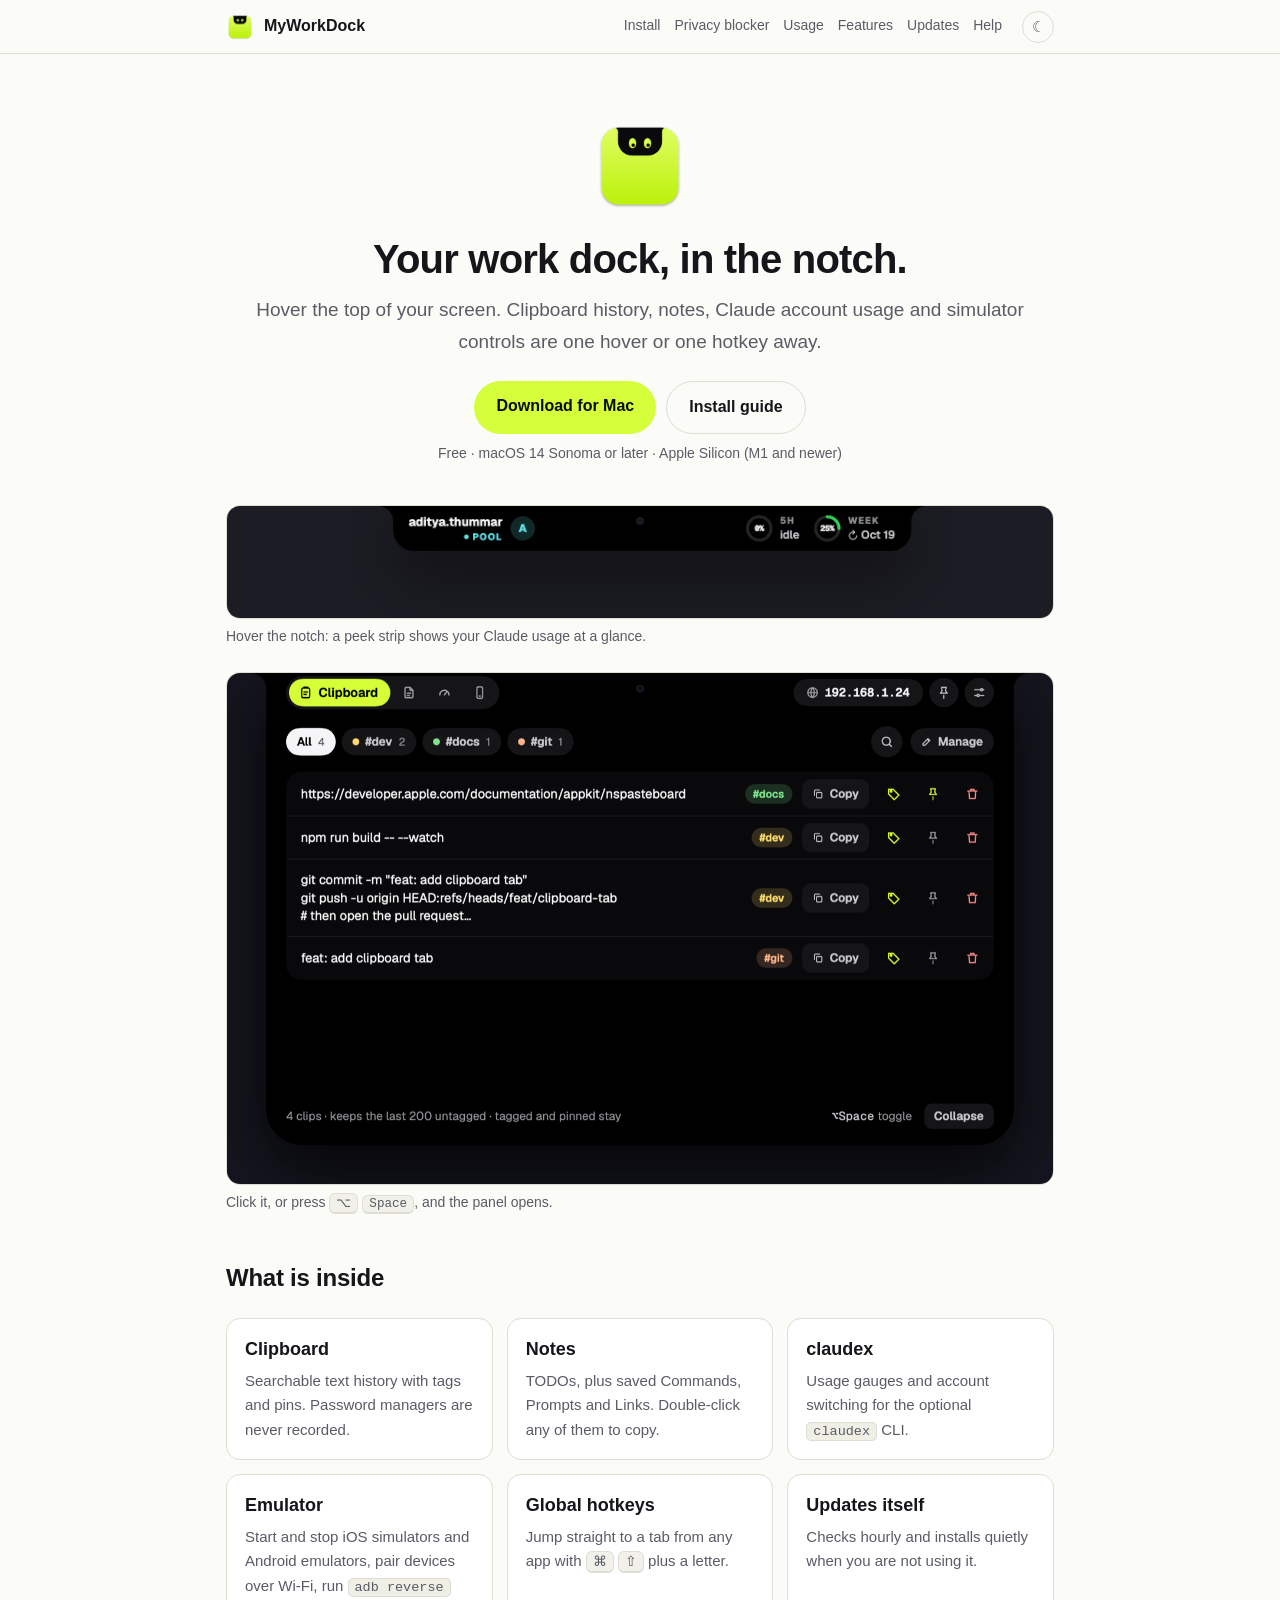
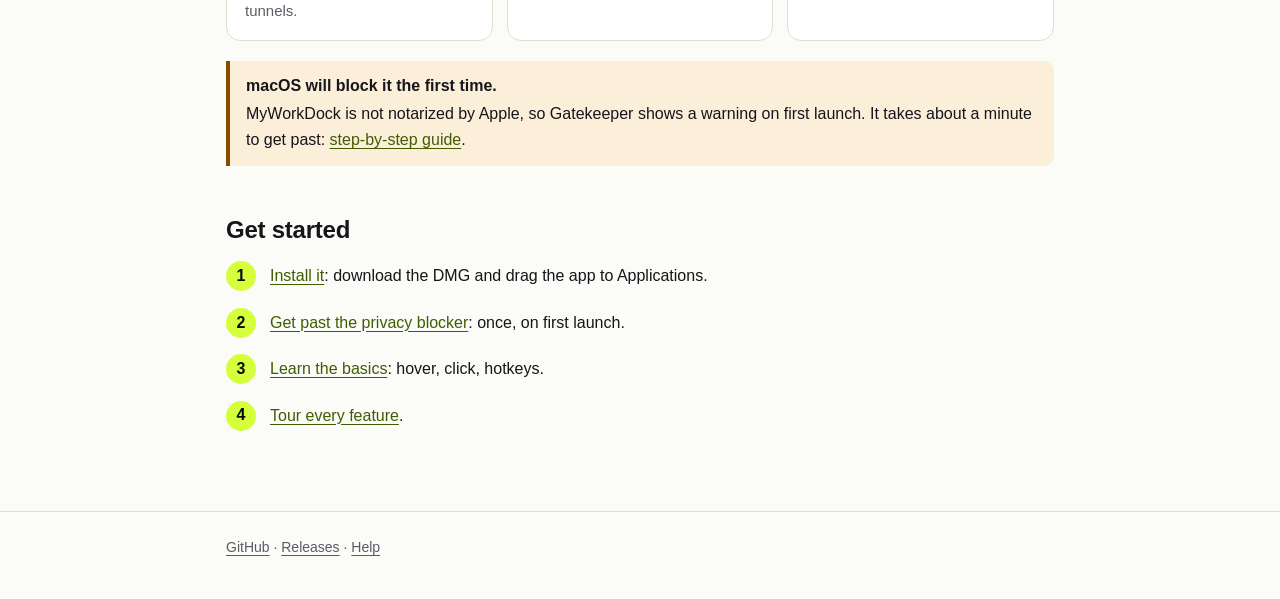
==== docs/index.html @ e9ff90dc "feat(docs): add dark/light theme toggle to the website Header button switches theme, remembers the c" ====
<!doctype html>
<html lang="en">
<head>
<meta charset="utf-8">
<meta name="viewport" content="width=device-width, initial-scale=1">
<title>MyWorkDock</title>
<meta name="description" content="A notch-style dock for macOS: clipboard history, notes, Claude account usage and simulator controls, one hover away.">
<link rel="icon" href="assets/icon.png">
<link rel="stylesheet" href="assets/style.css">
<script src="assets/theme.js"></script>
</head>
<body>
<header class="site-header"><div class="wrap">
  <a class="brand" href="index.html"><img src="assets/icon.png" alt="">MyWorkDock</a>
  <nav>
    <a href="install.html">Install</a>
    <a href="privacy-blocker.html">Privacy blocker</a>
    <a href="usage.html">Usage</a>
    <a href="features.html">Features</a>
    <a href="updates.html">Updates</a>
    <a href="troubleshooting.html">Help</a>
  </nav>
  <button class="theme-toggle" type="button" aria-label="Toggle theme"></button>
</div></header>

<main><div class="wrap">
  <section class="hero">
    <img class="icon" src="assets/icon.png" alt="MyWorkDock app icon">
    <h1>Your work dock, in the notch.</h1>
    <p class="lead">Hover the top of your screen. Clipboard history, notes, Claude account usage and simulator controls are one hover or one hotkey away.</p>
    <div class="actions">
      <a class="btn" href="https://github.com/aditya-thummar-devx/my-work-dock/releases/latest">Download for Mac</a>
      <a class="btn ghost" href="install.html">Install guide</a>
    </div>
    <p class="meta">Free · macOS 14 Sonoma or later · Apple Silicon (M1 and newer)</p>
  </section>

  <figure class="shot">
    <img src="assets/shots/peek.png" alt="The notch expanded into a peek strip showing Claude usage rings" width="1760" height="240">
    <figcaption>Hover the notch: a peek strip shows your Claude usage at a glance.</figcaption>
  </figure>

  <figure class="shot">
    <img src="assets/shots/clipboard.png" alt="The open panel on the Clipboard tab with tagged clips" width="1400" height="867">
    <figcaption>Click it, or press <kbd>⌥</kbd> <kbd>Space</kbd>, and the panel opens.</figcaption>
  </figure>

  <h2>What is inside</h2>
  <div class="cards">
    <div class="card"><h3>Clipboard</h3><p>Searchable text history with tags and pins. Password managers are never recorded.</p></div>
    <div class="card"><h3>Notes</h3><p>TODOs, plus saved Commands, Prompts and Links. Double-click any of them to copy.</p></div>
    <div class="card"><h3>claudex</h3><p>Usage gauges and account switching for the optional <code>claudex</code> CLI.</p></div>
    <div class="card"><h3>Emulator</h3><p>Start and stop iOS simulators and Android emulators, pair devices over Wi-Fi, run <code>adb reverse</code> tunnels.</p></div>
    <div class="card"><h3>Global hotkeys</h3><p>Jump straight to a tab from any app with <kbd>⌘</kbd> <kbd>⇧</kbd> plus a letter.</p></div>
    <div class="card"><h3>Updates itself</h3><p>Checks hourly and installs quietly when you are not using it.</p></div>
  </div>

  <div class="callout warn">
    <strong>macOS will block it the first time.</strong>
    <p>MyWorkDock is not notarized by Apple, so Gatekeeper shows a warning on first launch. It takes about a minute to get past: <a href="privacy-blocker.html">step-by-step guide</a>.</p>
  </div>

  <h2>Get started</h2>
  <ol class="steps">
    <li><a href="install.html">Install it</a>: download the DMG and drag the app to Applications.</li>
    <li><a href="privacy-blocker.html">Get past the privacy blocker</a>: once, on first launch.</li>
    <li><a href="usage.html">Learn the basics</a>: hover, click, hotkeys.</li>
    <li><a href="features.html">Tour every feature</a>.</li>
  </ol>
</div></main>

<footer class="site-footer"><div class="wrap">
  <a href="https://github.com/aditya-thummar-devx/my-work-dock">GitHub</a> ·
  <a href="https://github.com/aditya-thummar-devx/my-work-dock/releases">Releases</a> ·
  <a href="troubleshooting.html">Help</a>
</div></footer>
</body>
</html>
---- docs/assets/style.css ----
:root {
  color-scheme: dark;
  --bg: #0b0b0f;
  --surface: #14141b;
  --surface-2: #1c1c26;
  --border: #2a2a36;
  --text: #f2f2f6;
  --muted: #a3a3b2;
  --accent: #d4ff3a;
  --on-accent: #0b0b0f;
  --link: #d4ff3a;
  --warn: #ffb347;
  --warn-bg: rgba(255, 179, 71, 0.1);
  --note-bg: rgba(212, 255, 58, 0.08);
  --code-bg: #0f0f15;
}

/* theme.js sets data-theme from the saved choice, else the OS setting */
:root[data-theme="light"] {
  color-scheme: light;
  --bg: #fbfbf8;
  --surface: #ffffff;
  --surface-2: #f1f1ea;
  --border: #deded4;
  --text: #15151a;
  --muted: #5b5b66;
  --link: #3f5d00;
  --warn: #8a4b00;
  --warn-bg: rgba(255, 149, 0, 0.12);
  --note-bg: rgba(212, 255, 58, 0.25);
  --code-bg: #efefe6;
}

* { box-sizing: border-box; }

html { scroll-behavior: smooth; }

body {
  margin: 0;
  background: var(--bg);
  color: var(--text);
  font: 16px/1.65 -apple-system, BlinkMacSystemFont, "SF Pro Text", "Segoe UI", Roboto, sans-serif;
  -webkit-font-smoothing: antialiased;
}

a { color: var(--link); text-underline-offset: 3px; }
a:hover { text-decoration-thickness: 2px; }

img { max-width: 100%; height: auto; }

.wrap { max-width: 860px; margin: 0 auto; padding: 0 16px; }

/* ---------- nav ---------- */
.site-header {
  position: sticky;
  top: 0;
  z-index: 10;
  background: color-mix(in srgb, var(--bg) 88%, transparent);
  backdrop-filter: blur(10px);
  border-bottom: 1px solid var(--border);
}
.site-header .wrap { display: flex; flex-wrap: wrap; align-items: center; gap: 4px 20px; padding-top: 10px; padding-bottom: 10px; }
.brand { display: flex; align-items: center; gap: 10px; font-weight: 700; color: var(--text); text-decoration: none; }
.brand img { width: 28px; height: 28px; border-radius: 7px; }
.site-header nav { display: flex; flex-wrap: wrap; gap: 2px 14px; margin-left: auto; font-size: 14px; }
.site-header nav a { color: var(--muted); text-decoration: none; padding: 4px 0; border-bottom: 2px solid transparent; }
.site-header nav a:hover { color: var(--text); }
.theme-toggle { background: none; border: 1px solid var(--border); color: var(--muted); border-radius: 999px; width: 32px; height: 32px; font-size: 15px; line-height: 1; cursor: pointer; }
.theme-toggle:hover { color: var(--text); border-color: var(--muted); }
.site-header nav a[aria-current="page"] { color: var(--text); border-bottom-color: var(--accent); }

/* ---------- type ---------- */
main { padding: 40px 0 64px; }
h1 { font-size: clamp(28px, 5vw, 40px); line-height: 1.15; letter-spacing: -0.02em; margin: 0 0 12px; }
h2 { font-size: 24px; letter-spacing: -0.01em; margin: 44px 0 10px; }
h3 { font-size: 18px; margin: 28px 0 6px; }
p, ul, ol { margin: 0 0 14px; }
ul, ol { padding-left: 22px; }
li { margin-bottom: 4px; }
.lead { font-size: 19px; color: var(--muted); margin-bottom: 24px; }

code, kbd { font: 0.9em ui-monospace, "SF Mono", Menlo, Consolas, monospace; }
code { background: var(--code-bg); border: 1px solid var(--border); border-radius: 5px; padding: 1px 6px; }
pre { background: var(--code-bg); border: 1px solid var(--border); border-radius: 10px; padding: 14px 16px; overflow-x: auto; margin: 0 0 16px; }
pre code { background: none; border: 0; padding: 0; }
kbd {
  display: inline-block;
  min-width: 1.6em;
  text-align: center;
  background: var(--surface-2);
  border: 1px solid var(--border);
  border-bottom-width: 2px;
  border-radius: 6px;
  padding: 1px 6px;
  white-space: nowrap;
}

/* ---------- blocks ---------- */
.btn {
  display: inline-block;
  background: var(--accent);
  color: var(--on-accent);
  font-weight: 700;
  text-decoration: none;
  padding: 12px 22px;
  border-radius: 999px;
}
.btn:hover { filter: brightness(1.06); }
.btn.ghost { background: transparent; color: var(--text); border: 1px solid var(--border); }
.actions { display: flex; flex-wrap: wrap; gap: 10px; margin: 20px 0 8px; }

.callout { border-left: 4px solid var(--accent); background: var(--note-bg); border-radius: 0 10px 10px 0; padding: 12px 16px; margin: 18px 0; }
.callout.warn { border-left-color: var(--warn); background: var(--warn-bg); }
.callout p:last-child { margin-bottom: 0; }
.callout strong:first-child { display: block; margin-bottom: 2px; }

.cards { display: grid; grid-template-columns: repeat(auto-fit, minmax(240px, 1fr)); gap: 14px; margin: 20px 0; }
.card { background: var(--surface); border: 1px solid var(--border); border-radius: 14px; padding: 16px 18px; }
.card h3 { margin: 0 0 4px; }
.card p { margin: 0; color: var(--muted); font-size: 15px; }

.shot { margin: 18px 0 24px; }
.shot img { display: block; width: 100%; border: 1px solid var(--border); border-radius: 14px; background: #1c1c24; }
.shot figcaption { color: var(--muted); font-size: 14px; margin-top: 6px; }

.table-wrap { overflow-x: auto; margin: 0 0 16px; }
table { width: 100%; border-collapse: collapse; font-size: 15px; }
th, td { text-align: left; padding: 9px 12px; border-bottom: 1px solid var(--border); vertical-align: top; }
th { color: var(--muted); font-weight: 600; font-size: 13px; text-transform: uppercase; letter-spacing: 0.04em; }

.steps { counter-reset: step; list-style: none; padding: 0; }
.steps > li { counter-increment: step; position: relative; padding: 4px 0 4px 44px; margin-bottom: 12px; }
.steps > li::before {
  content: counter(step);
  position: absolute;
  left: 0; top: 2px;
  width: 30px; height: 30px;
  border-radius: 50%;
  background: var(--accent);
  color: var(--on-accent);
  font-weight: 700;
  display: grid;
  place-items: center;
}

details { background: var(--surface); border: 1px solid var(--border); border-radius: 12px; padding: 4px 16px; margin: 0 0 10px; }
summary { cursor: pointer; font-weight: 600; padding: 10px 0; }
details[open] summary { margin-bottom: 4px; }

.hero { text-align: center; padding: 24px 0 8px; }
.hero img.icon { width: 96px; height: 96px; border-radius: 22px; margin-bottom: 14px; }
.hero .actions { justify-content: center; }
.hero .meta { color: var(--muted); font-size: 14px; }

.site-footer { border-top: 1px solid var(--border); color: var(--muted); font-size: 14px; padding: 24px 0 40px; }
.site-footer a { color: var(--muted); }

@media (max-width: 560px) {
  main { padding-top: 28px; }
  .brand { margin-right: auto; }
  .site-header nav { margin-left: 0; width: 100%; order: 3; }
}
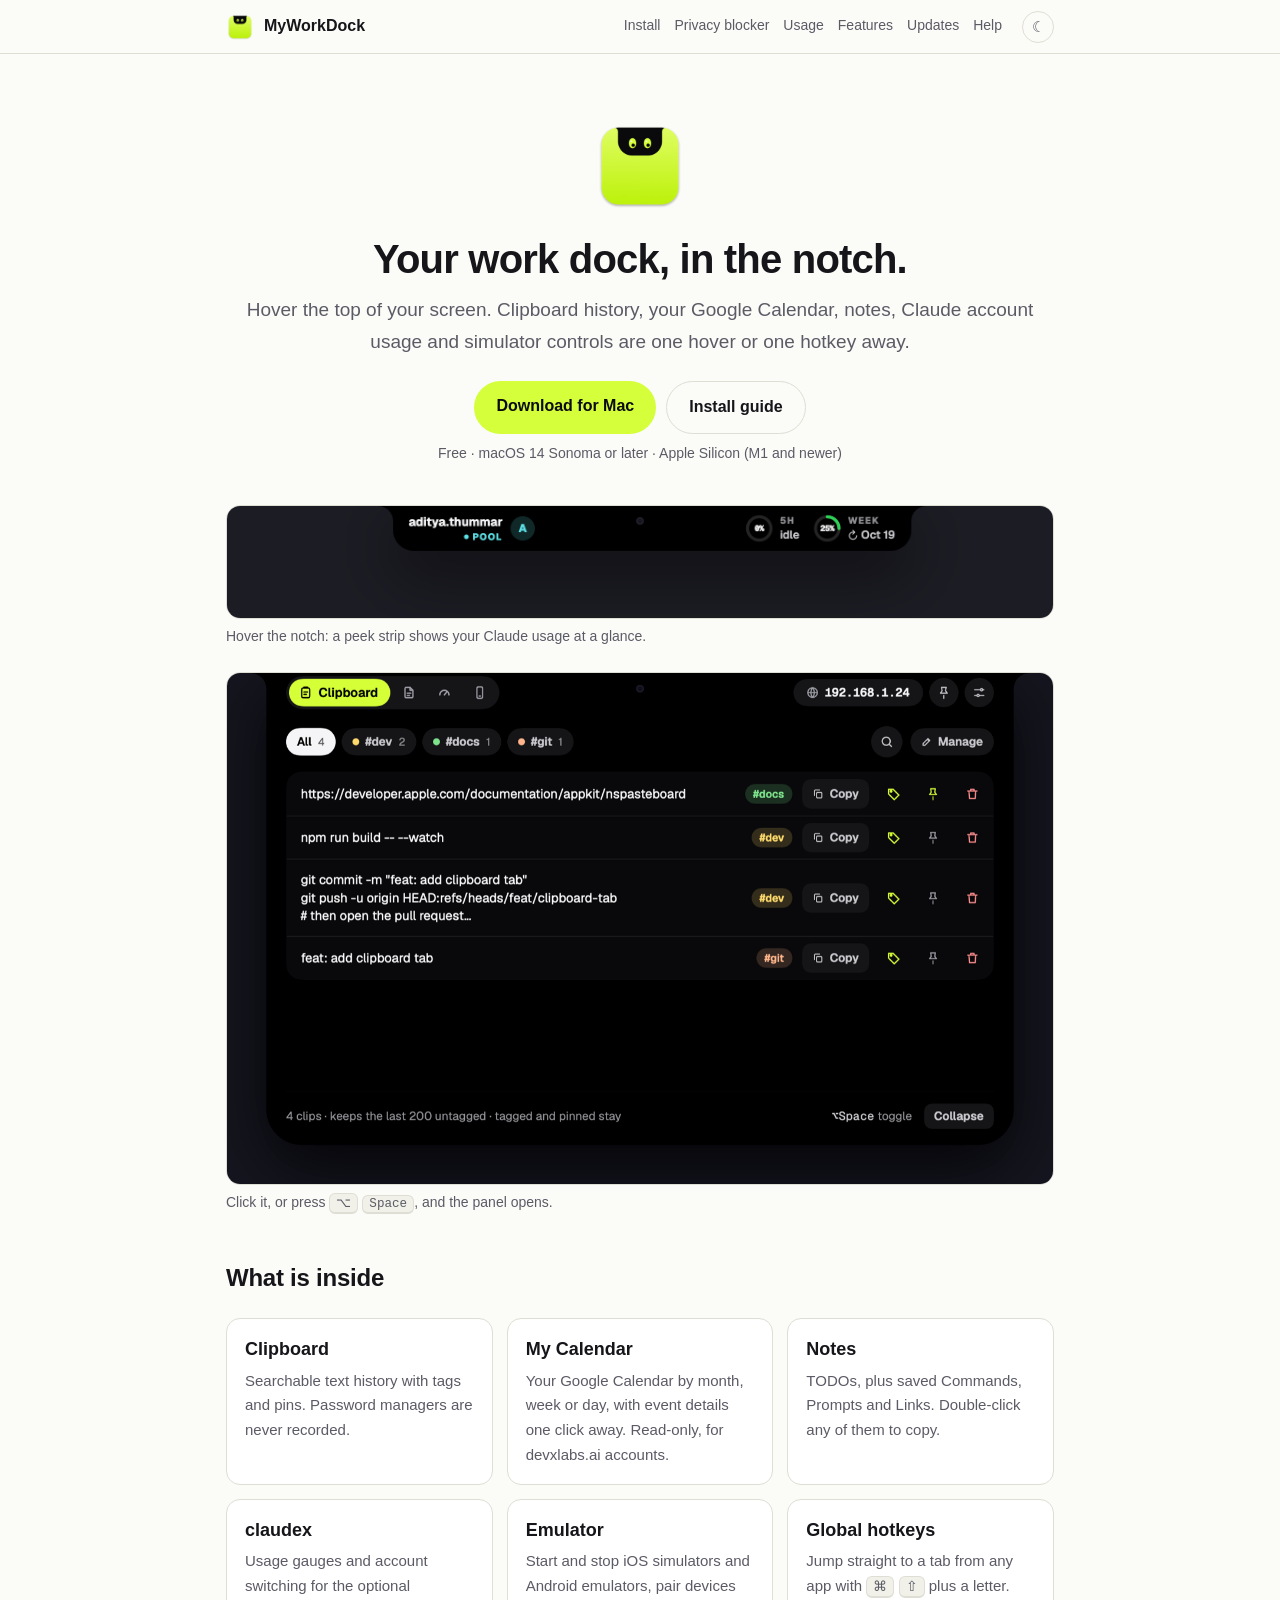
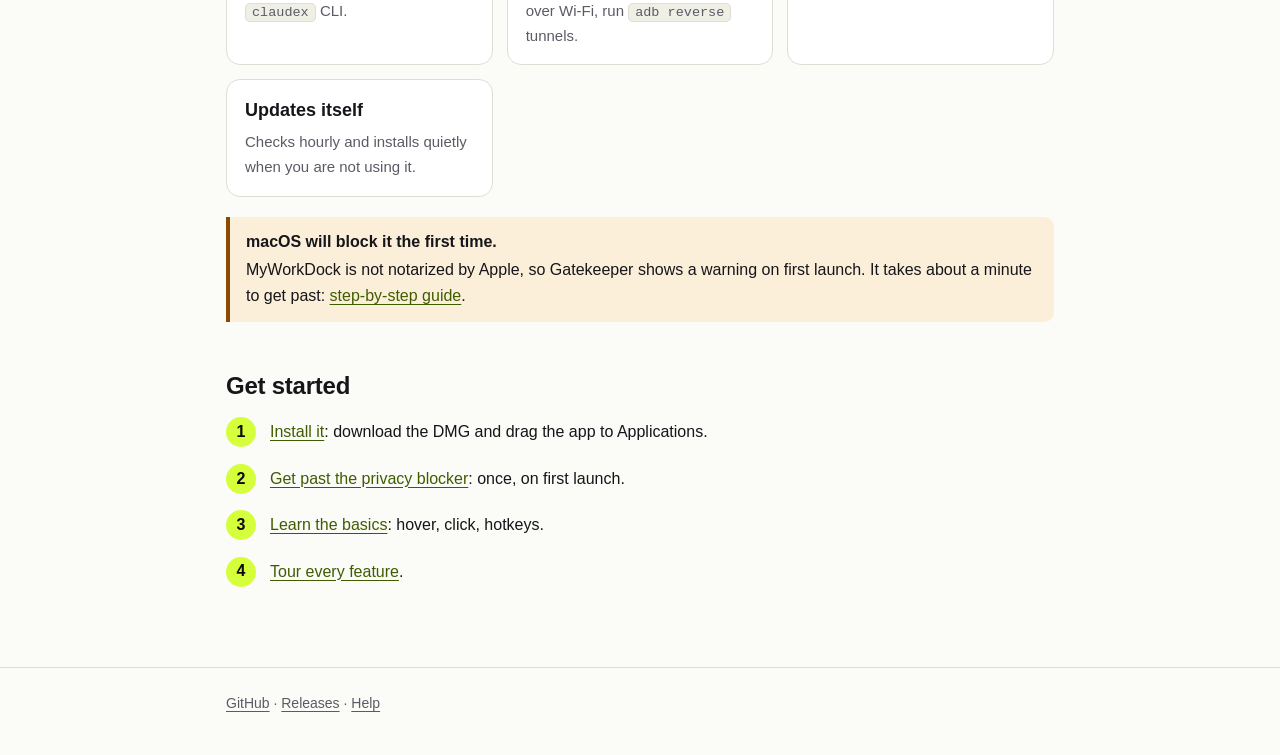
==== commit fac15377: "feat: My Calendar event details sheet, docs, and ship the tab (3/3) Clicking an event, chip or block" ====
--- a/docs/index.html
+++ b/docs/index.html
@@ -4,7 +4,7 @@
 <meta charset="utf-8">
 <meta name="viewport" content="width=device-width, initial-scale=1">
 <title>MyWorkDock</title>
-<meta name="description" content="A notch-style dock for macOS: clipboard history, notes, Claude account usage and simulator controls, one hover away.">
+<meta name="description" content="A notch-style dock for macOS: clipboard history, your Google Calendar, notes, Claude account usage and simulator controls, one hover away.">
 <link rel="icon" href="assets/icon.png">
 <link rel="stylesheet" href="assets/style.css">
 <script src="assets/theme.js"></script>
@@ -27,7 +27,7 @@
   <section class="hero">
     <img class="icon" src="assets/icon.png" alt="MyWorkDock app icon">
     <h1>Your work dock, in the notch.</h1>
-    <p class="lead">Hover the top of your screen. Clipboard history, notes, Claude account usage and simulator controls are one hover or one hotkey away.</p>
+    <p class="lead">Hover the top of your screen. Clipboard history, your Google Calendar, notes, Claude account usage and simulator controls are one hover or one hotkey away.</p>
     <div class="actions">
       <a class="btn" href="https://github.com/aditya-thummar-devx/my-work-dock/releases/latest">Download for Mac</a>
       <a class="btn ghost" href="install.html">Install guide</a>
@@ -48,6 +48,7 @@
   <h2>What is inside</h2>
   <div class="cards">
     <div class="card"><h3>Clipboard</h3><p>Searchable text history with tags and pins. Password managers are never recorded.</p></div>
+    <div class="card"><h3>My Calendar</h3><p>Your Google Calendar by month, week or day, with event details one click away. Read-only, for devxlabs.ai accounts.</p></div>
     <div class="card"><h3>Notes</h3><p>TODOs, plus saved Commands, Prompts and Links. Double-click any of them to copy.</p></div>
     <div class="card"><h3>claudex</h3><p>Usage gauges and account switching for the optional <code>claudex</code> CLI.</p></div>
     <div class="card"><h3>Emulator</h3><p>Start and stop iOS simulators and Android emulators, pair devices over Wi-Fi, run <code>adb reverse</code> tunnels.</p></div>
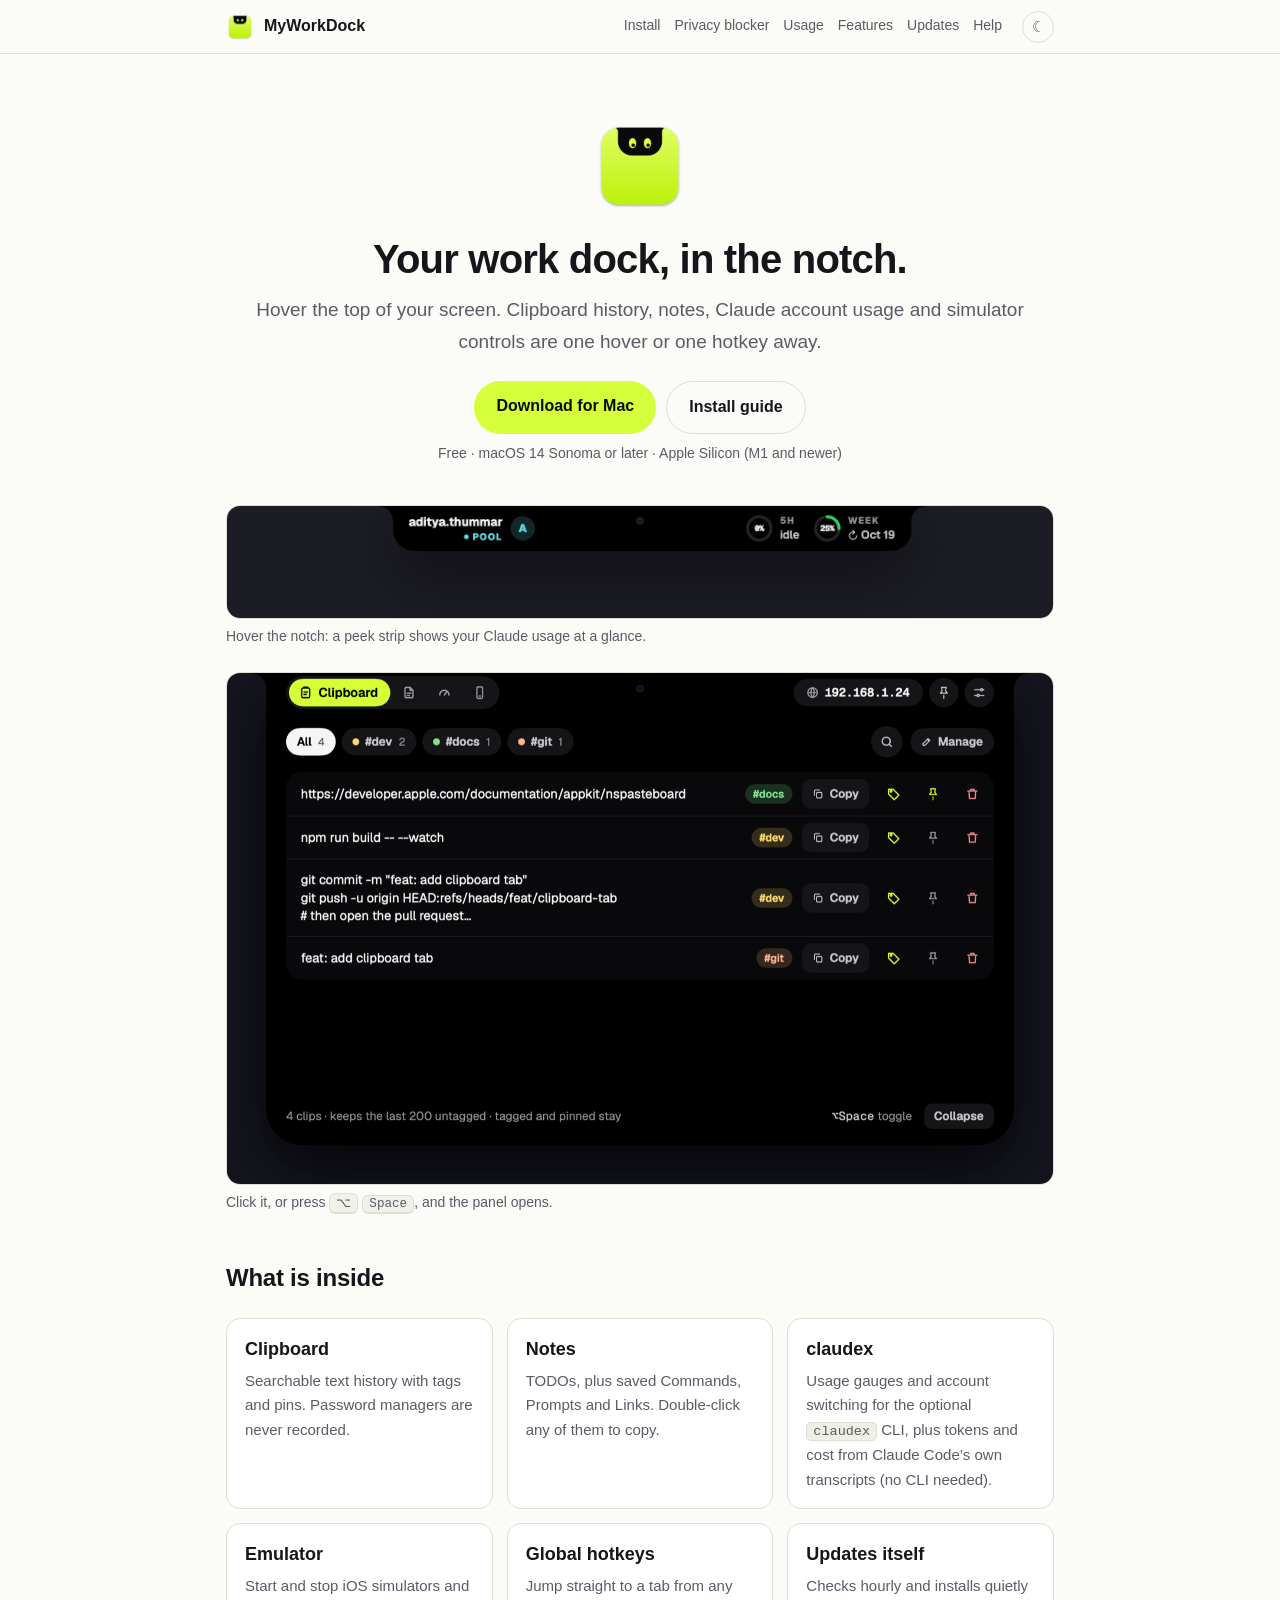
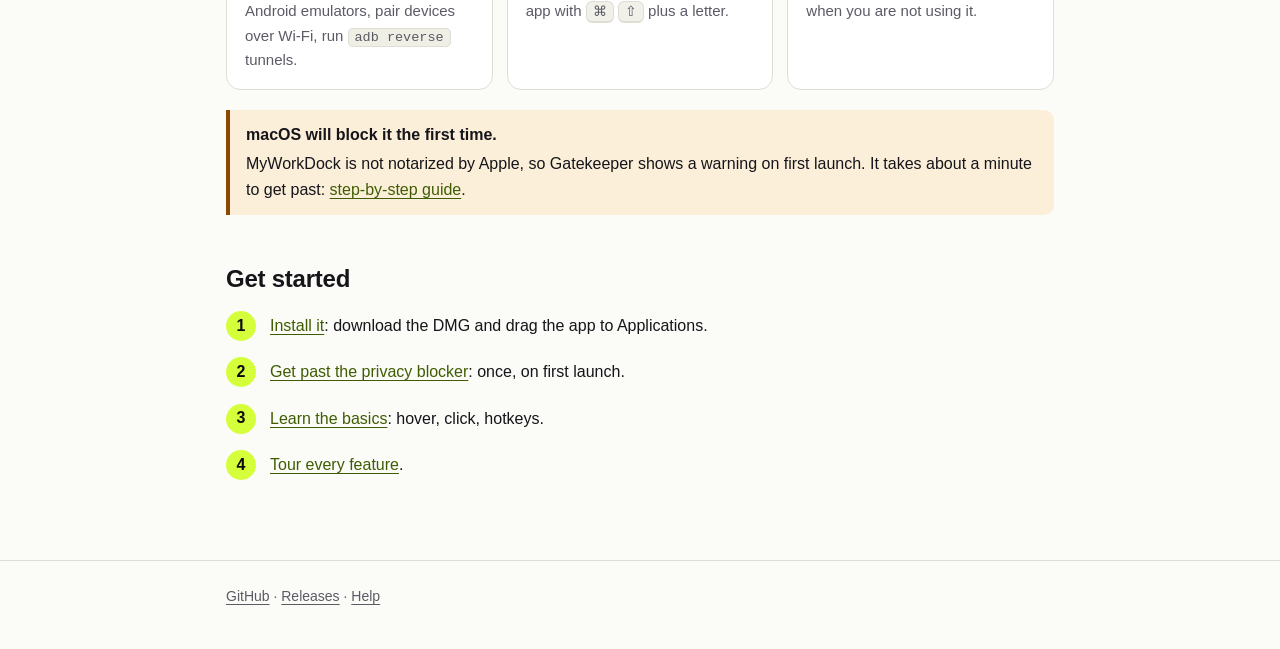
==== commit 223f5e60: "feat: Tokens & cost tab in the claudex menu, usable without claudex A fifth sub-tab next to Usage, P" ====
--- a/docs/index.html
+++ b/docs/index.html
@@ -4,7 +4,7 @@
 <meta charset="utf-8">
 <meta name="viewport" content="width=device-width, initial-scale=1">
 <title>MyWorkDock</title>
-<meta name="description" content="A notch-style dock for macOS: clipboard history, your Google Calendar, notes, Claude account usage and simulator controls, one hover away.">
+<meta name="description" content="A notch-style dock for macOS: clipboard history, notes, Claude account usage and simulator controls, one hover away.">
 <link rel="icon" href="assets/icon.png">
 <link rel="stylesheet" href="assets/style.css">
 <script src="assets/theme.js"></script>
@@ -27,7 +27,7 @@
   <section class="hero">
     <img class="icon" src="assets/icon.png" alt="MyWorkDock app icon">
     <h1>Your work dock, in the notch.</h1>
-    <p class="lead">Hover the top of your screen. Clipboard history, your Google Calendar, notes, Claude account usage and simulator controls are one hover or one hotkey away.</p>
+    <p class="lead">Hover the top of your screen. Clipboard history, notes, Claude account usage and simulator controls are one hover or one hotkey away.</p>
     <div class="actions">
       <a class="btn" href="https://github.com/aditya-thummar-devx/my-work-dock/releases/latest">Download for Mac</a>
       <a class="btn ghost" href="install.html">Install guide</a>
@@ -48,9 +48,8 @@
   <h2>What is inside</h2>
   <div class="cards">
     <div class="card"><h3>Clipboard</h3><p>Searchable text history with tags and pins. Password managers are never recorded.</p></div>
-    <div class="card"><h3>My Calendar</h3><p>Your Google Calendar by month, week or day, with event details one click away. Read-only, for devxlabs.ai accounts.</p></div>
     <div class="card"><h3>Notes</h3><p>TODOs, plus saved Commands, Prompts and Links. Double-click any of them to copy.</p></div>
-    <div class="card"><h3>claudex</h3><p>Usage gauges and account switching for the optional <code>claudex</code> CLI.</p></div>
+    <div class="card"><h3>claudex</h3><p>Usage gauges and account switching for the optional <code>claudex</code> CLI, plus tokens and cost from Claude Code’s own transcripts (no CLI needed).</p></div>
     <div class="card"><h3>Emulator</h3><p>Start and stop iOS simulators and Android emulators, pair devices over Wi-Fi, run <code>adb reverse</code> tunnels.</p></div>
     <div class="card"><h3>Global hotkeys</h3><p>Jump straight to a tab from any app with <kbd>⌘</kbd> <kbd>⇧</kbd> plus a letter.</p></div>
     <div class="card"><h3>Updates itself</h3><p>Checks hourly and installs quietly when you are not using it.</p></div>
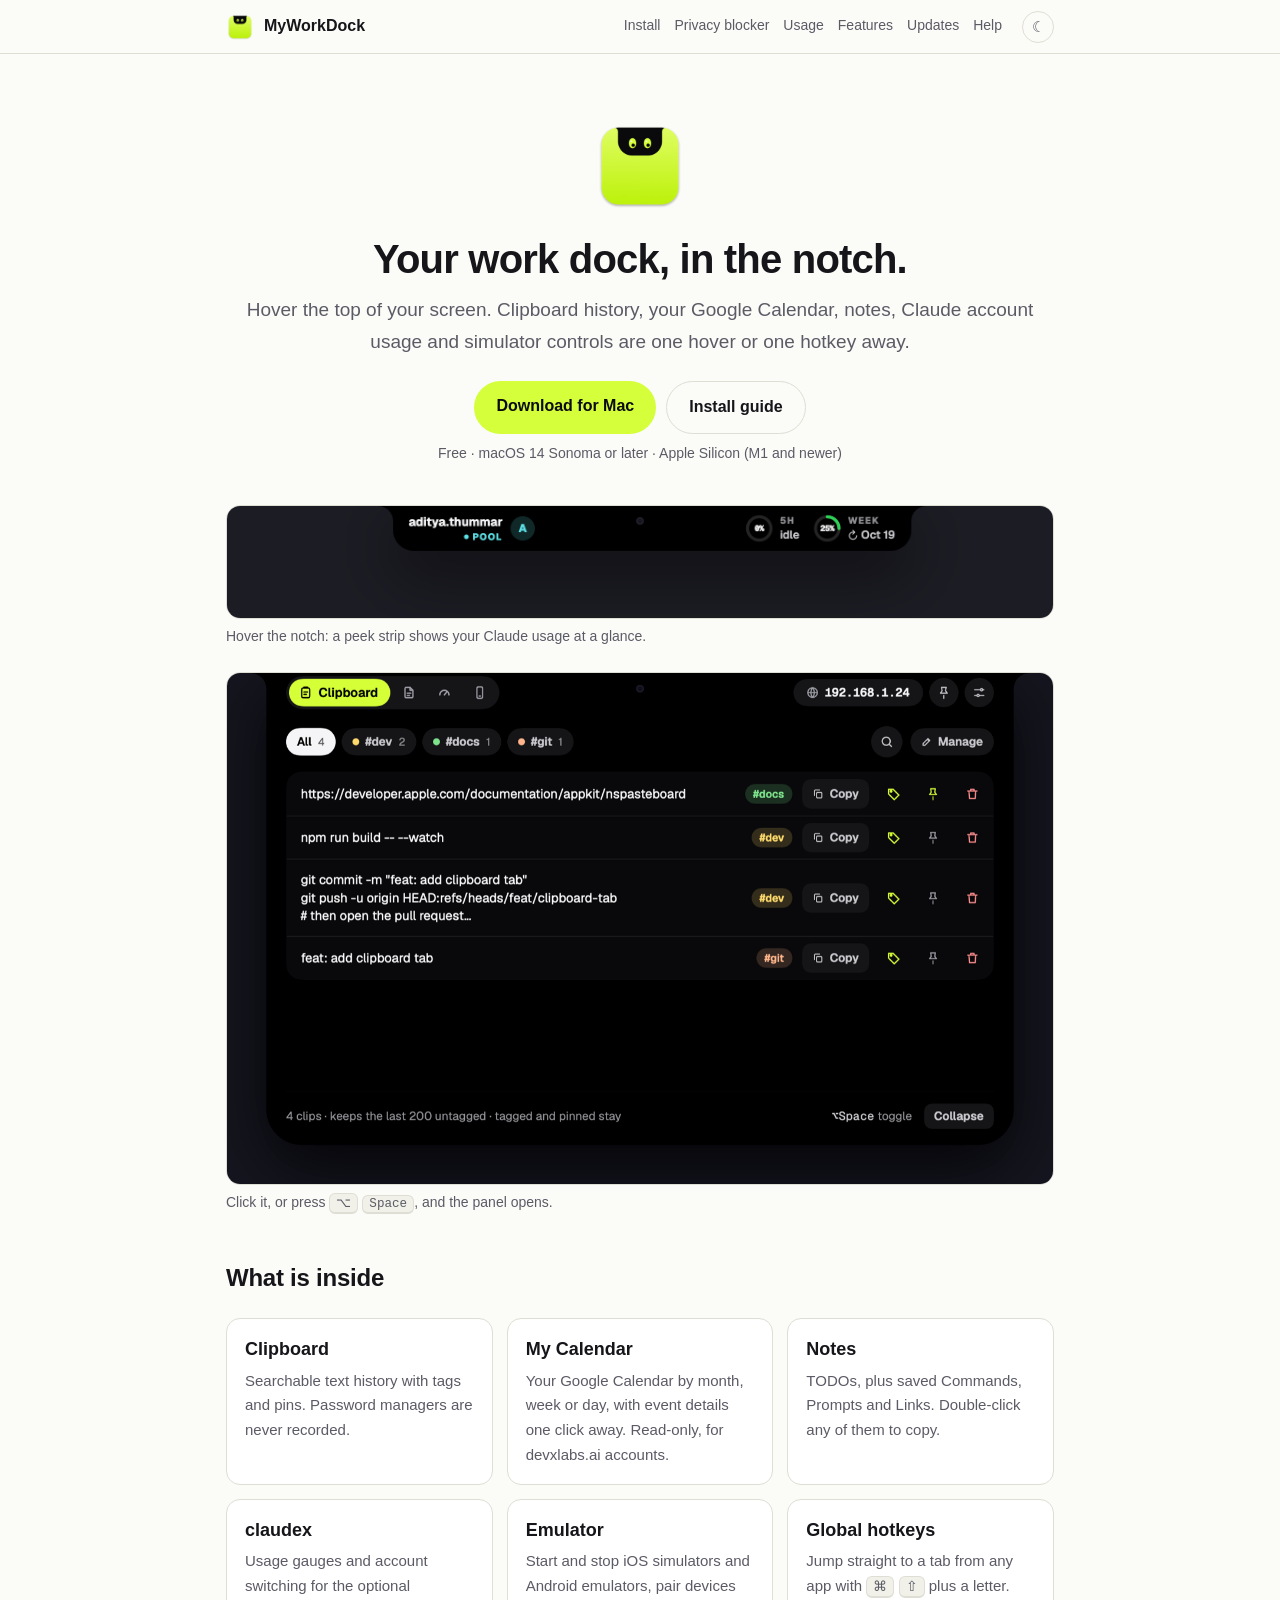
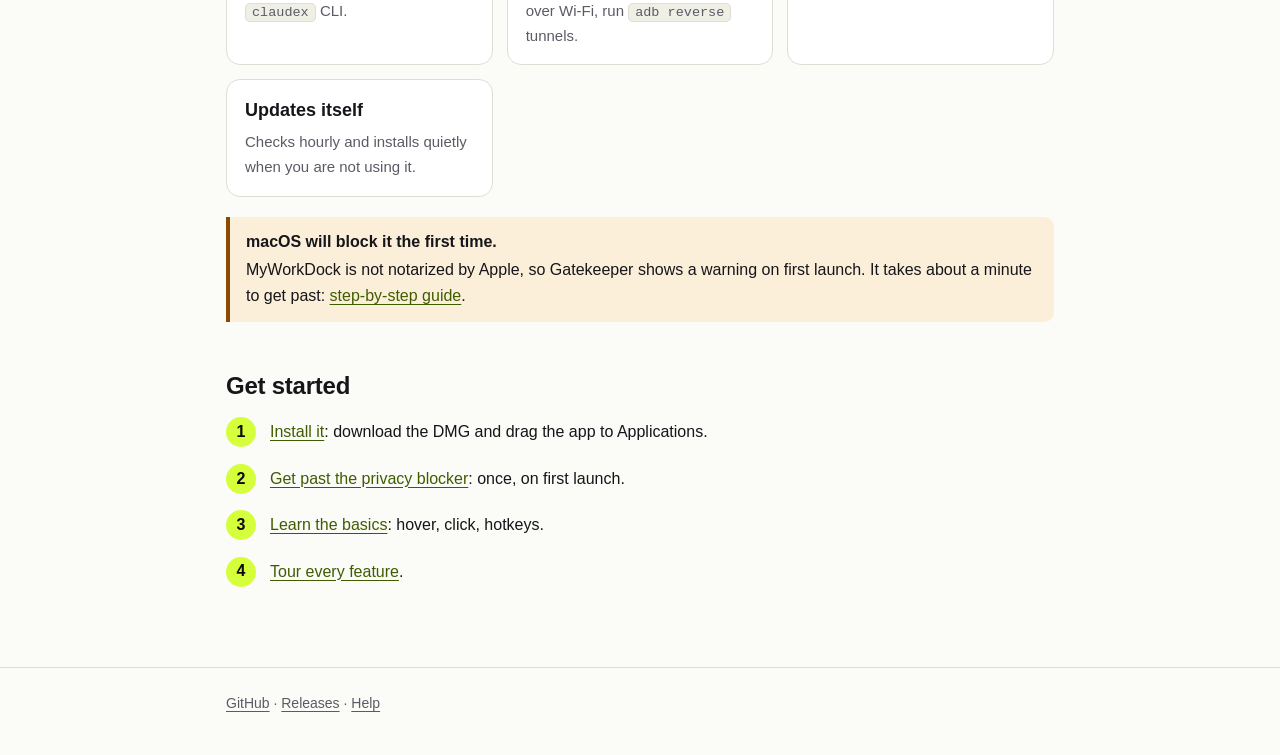
==== commit 1aecb480: "Merge pull request #45 from aditya-thummar-devx/feat/my-calendar-sheet feat: My Calendar event detai" ====
--- a/docs/index.html
+++ b/docs/index.html
@@ -4,7 +4,7 @@
 <meta charset="utf-8">
 <meta name="viewport" content="width=device-width, initial-scale=1">
 <title>MyWorkDock</title>
-<meta name="description" content="A notch-style dock for macOS: clipboard history, notes, Claude account usage and simulator controls, one hover away.">
+<meta name="description" content="A notch-style dock for macOS: clipboard history, your Google Calendar, notes, Claude account usage and simulator controls, one hover away.">
 <link rel="icon" href="assets/icon.png">
 <link rel="stylesheet" href="assets/style.css">
 <script src="assets/theme.js"></script>
@@ -27,7 +27,7 @@
   <section class="hero">
     <img class="icon" src="assets/icon.png" alt="MyWorkDock app icon">
     <h1>Your work dock, in the notch.</h1>
-    <p class="lead">Hover the top of your screen. Clipboard history, notes, Claude account usage and simulator controls are one hover or one hotkey away.</p>
+    <p class="lead">Hover the top of your screen. Clipboard history, your Google Calendar, notes, Claude account usage and simulator controls are one hover or one hotkey away.</p>
     <div class="actions">
       <a class="btn" href="https://github.com/aditya-thummar-devx/my-work-dock/releases/latest">Download for Mac</a>
       <a class="btn ghost" href="install.html">Install guide</a>
@@ -48,8 +48,9 @@
   <h2>What is inside</h2>
   <div class="cards">
     <div class="card"><h3>Clipboard</h3><p>Searchable text history with tags and pins. Password managers are never recorded.</p></div>
+    <div class="card"><h3>My Calendar</h3><p>Your Google Calendar by month, week or day, with event details one click away. Read-only, for devxlabs.ai accounts.</p></div>
     <div class="card"><h3>Notes</h3><p>TODOs, plus saved Commands, Prompts and Links. Double-click any of them to copy.</p></div>
-    <div class="card"><h3>claudex</h3><p>Usage gauges and account switching for the optional <code>claudex</code> CLI, plus tokens and cost from Claude Code’s own transcripts (no CLI needed).</p></div>
+    <div class="card"><h3>claudex</h3><p>Usage gauges and account switching for the optional <code>claudex</code> CLI.</p></div>
     <div class="card"><h3>Emulator</h3><p>Start and stop iOS simulators and Android emulators, pair devices over Wi-Fi, run <code>adb reverse</code> tunnels.</p></div>
     <div class="card"><h3>Global hotkeys</h3><p>Jump straight to a tab from any app with <kbd>⌘</kbd> <kbd>⇧</kbd> plus a letter.</p></div>
     <div class="card"><h3>Updates itself</h3><p>Checks hourly and installs quietly when you are not using it.</p></div>
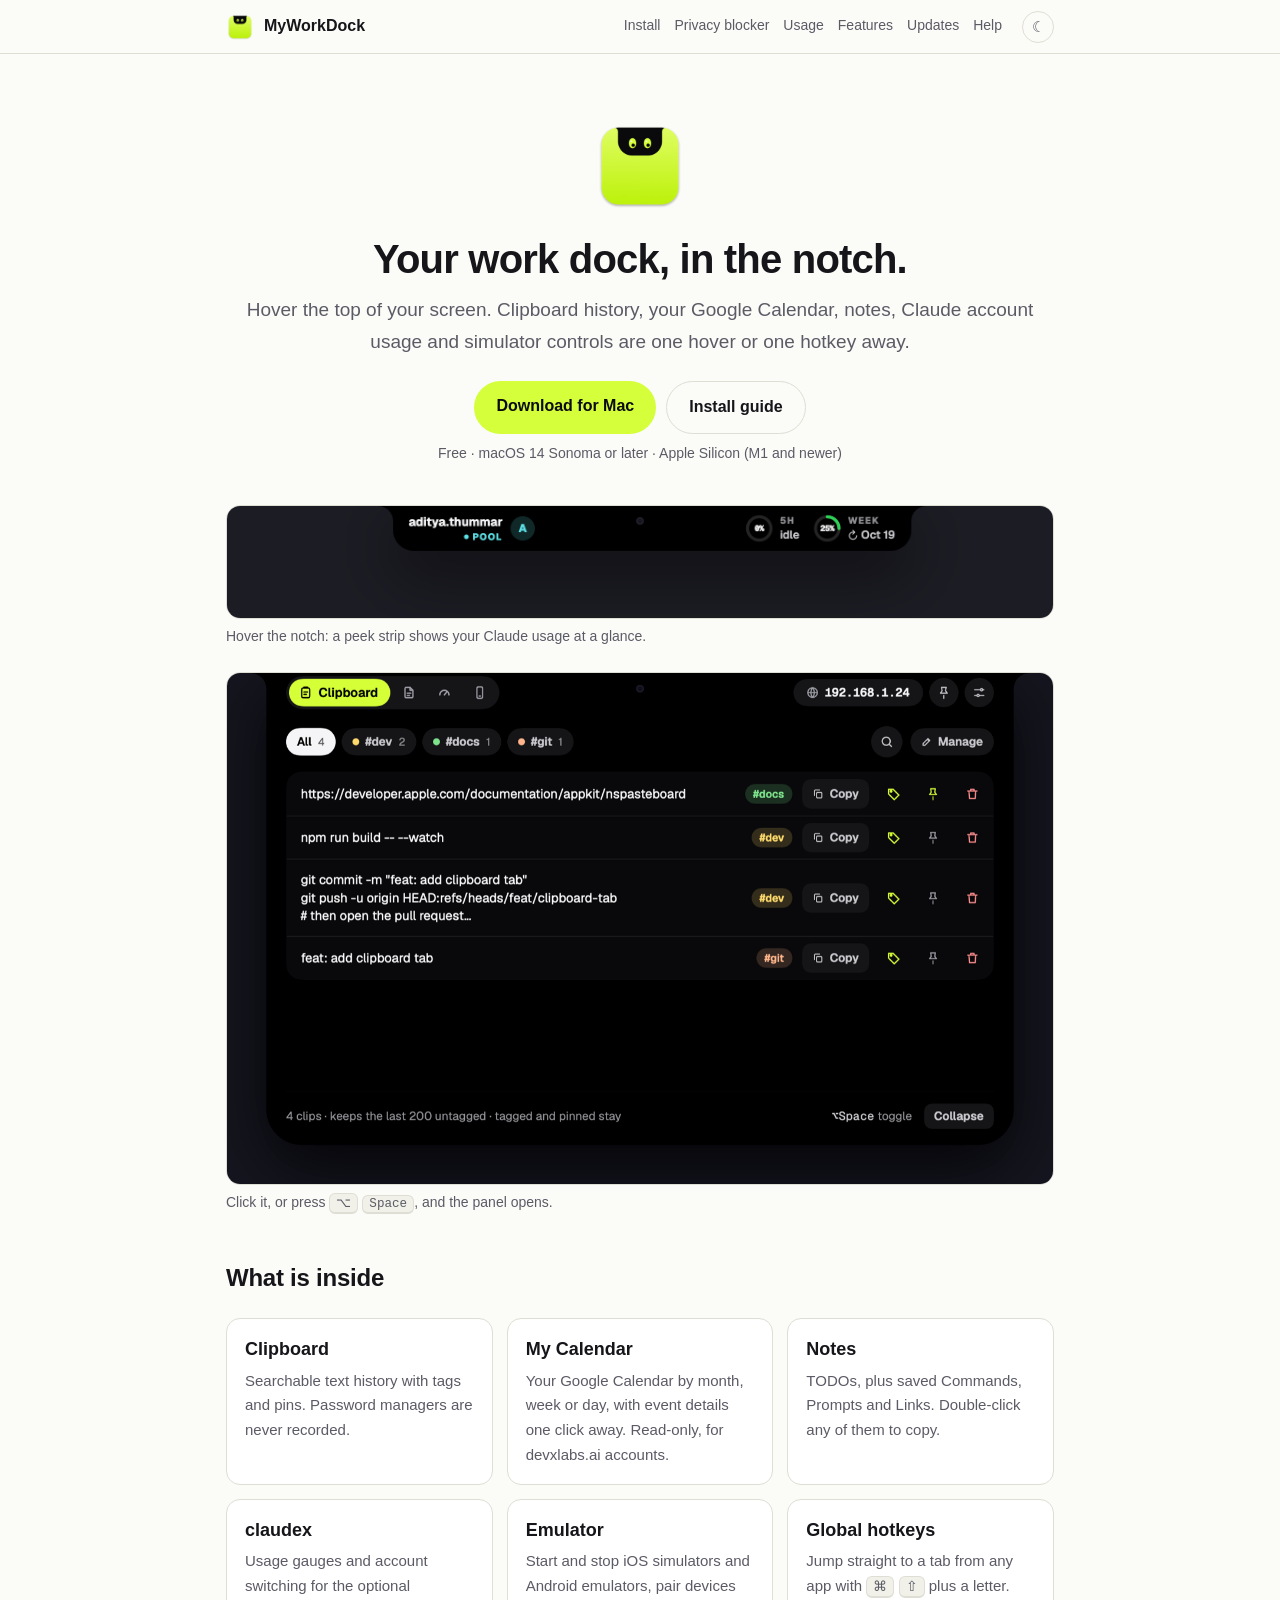
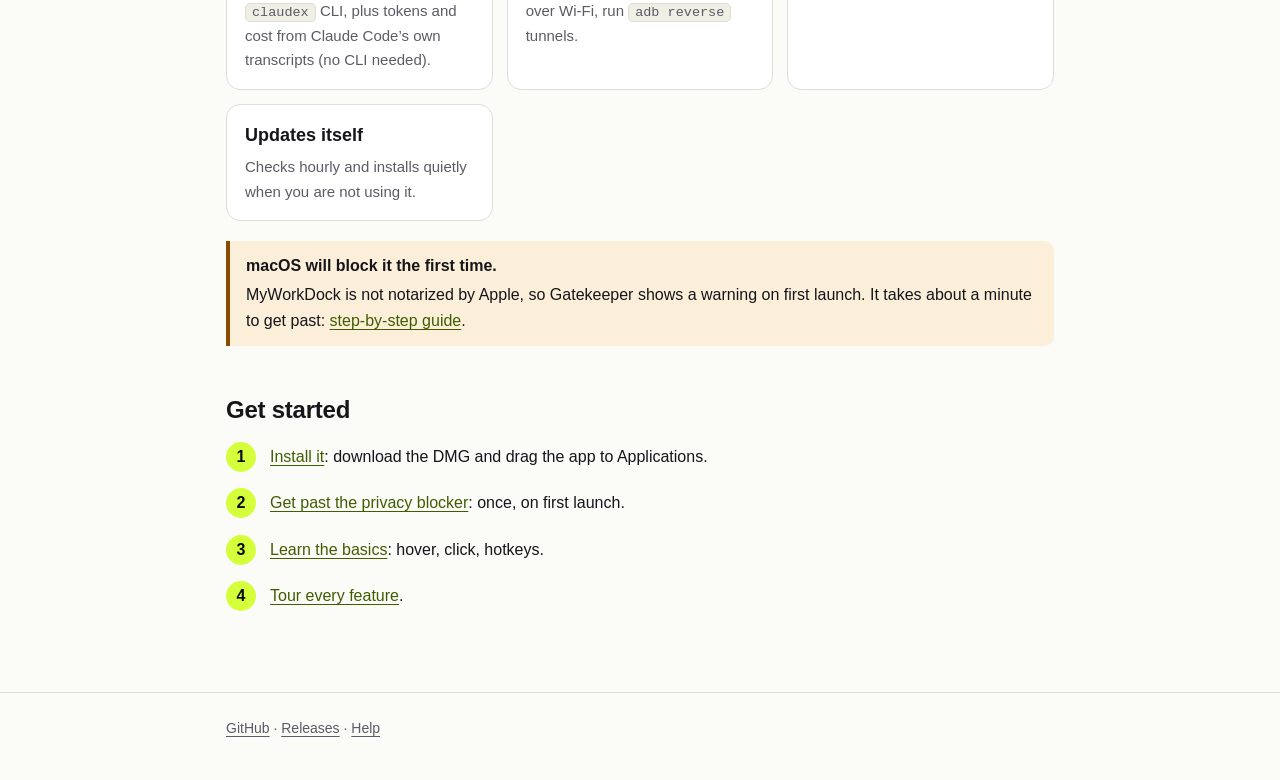
==== commit 2cfe8cea: "Merge origin/main into feat/claude-usage-ship Co-Authored-By: Claude Sonnet 5.5 <noreply@anthropic.c" ====
--- a/docs/index.html
+++ b/docs/index.html
@@ -50,7 +50,7 @@
     <div class="card"><h3>Clipboard</h3><p>Searchable text history with tags and pins. Password managers are never recorded.</p></div>
     <div class="card"><h3>My Calendar</h3><p>Your Google Calendar by month, week or day, with event details one click away. Read-only, for devxlabs.ai accounts.</p></div>
     <div class="card"><h3>Notes</h3><p>TODOs, plus saved Commands, Prompts and Links. Double-click any of them to copy.</p></div>
-    <div class="card"><h3>claudex</h3><p>Usage gauges and account switching for the optional <code>claudex</code> CLI.</p></div>
+    <div class="card"><h3>claudex</h3><p>Usage gauges and account switching for the optional <code>claudex</code> CLI, plus tokens and cost from Claude Code’s own transcripts (no CLI needed).</p></div>
     <div class="card"><h3>Emulator</h3><p>Start and stop iOS simulators and Android emulators, pair devices over Wi-Fi, run <code>adb reverse</code> tunnels.</p></div>
     <div class="card"><h3>Global hotkeys</h3><p>Jump straight to a tab from any app with <kbd>⌘</kbd> <kbd>⇧</kbd> plus a letter.</p></div>
     <div class="card"><h3>Updates itself</h3><p>Checks hourly and installs quietly when you are not using it.</p></div>
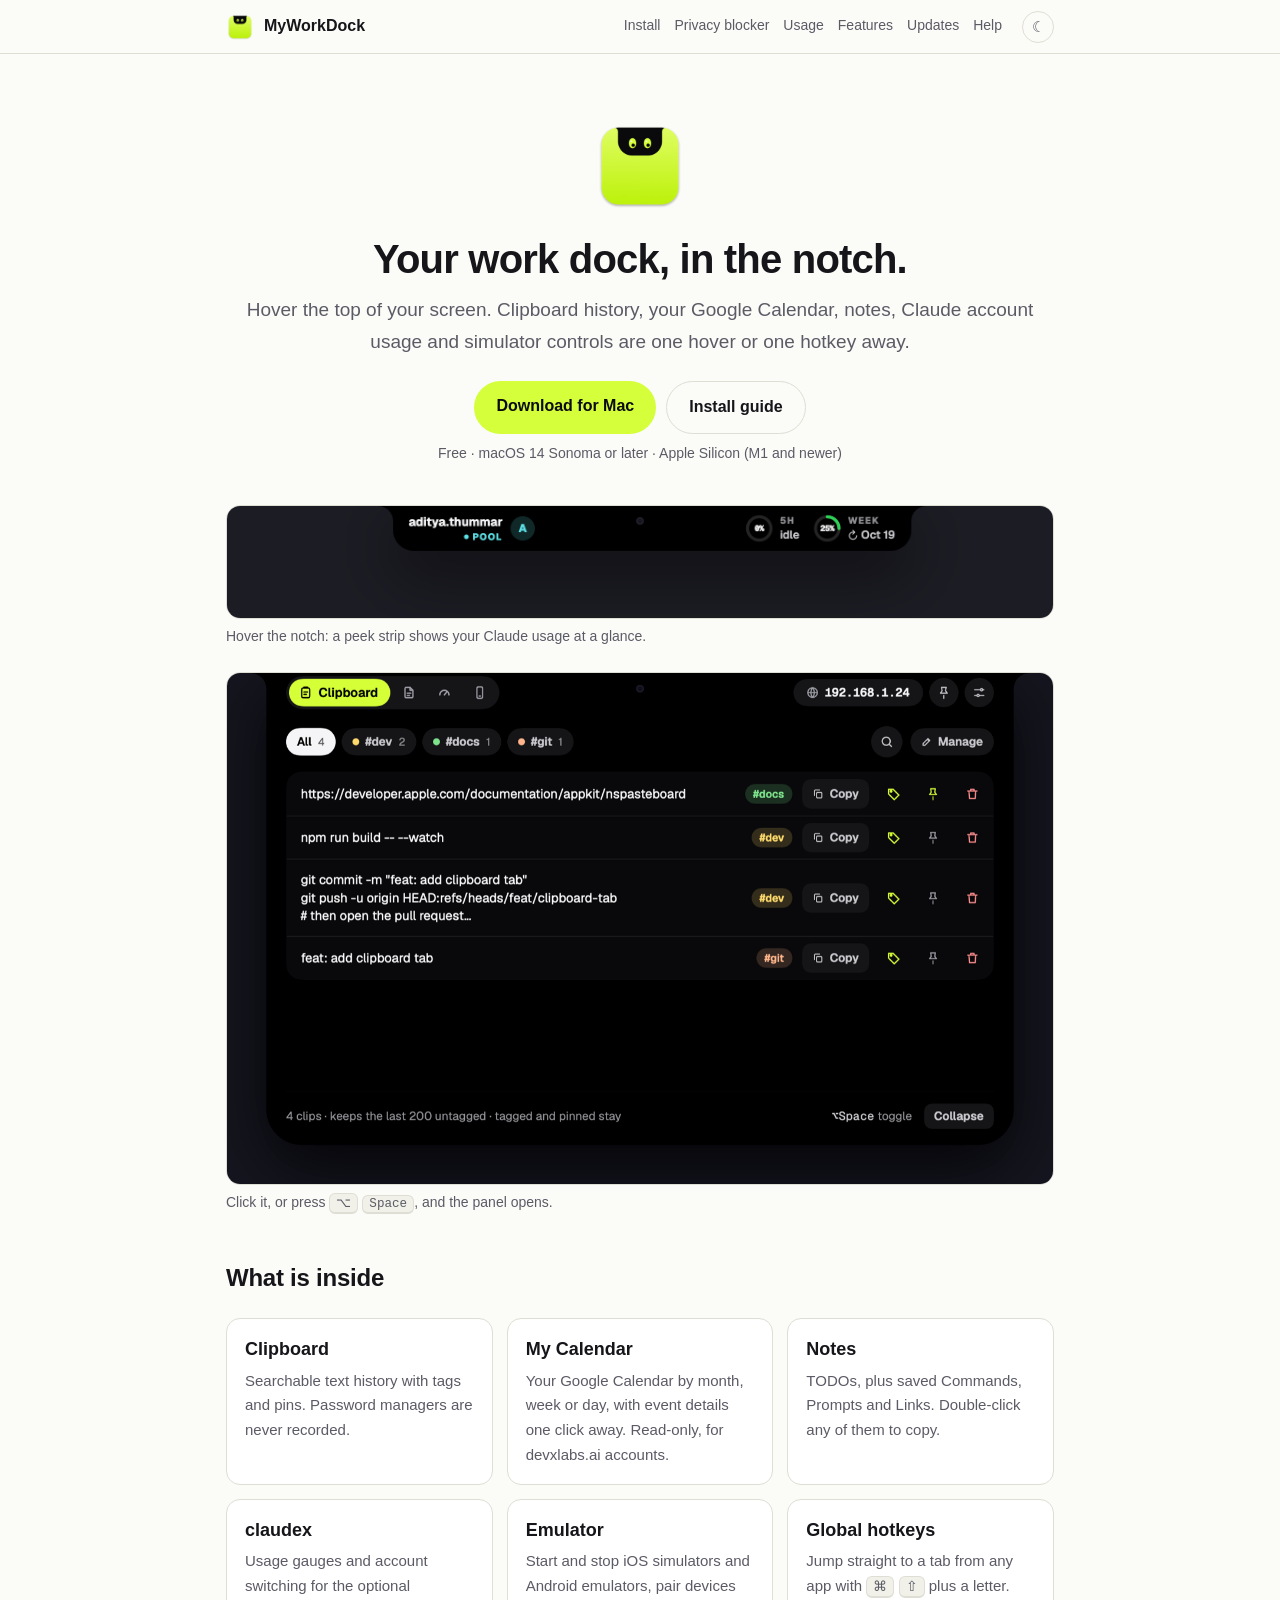
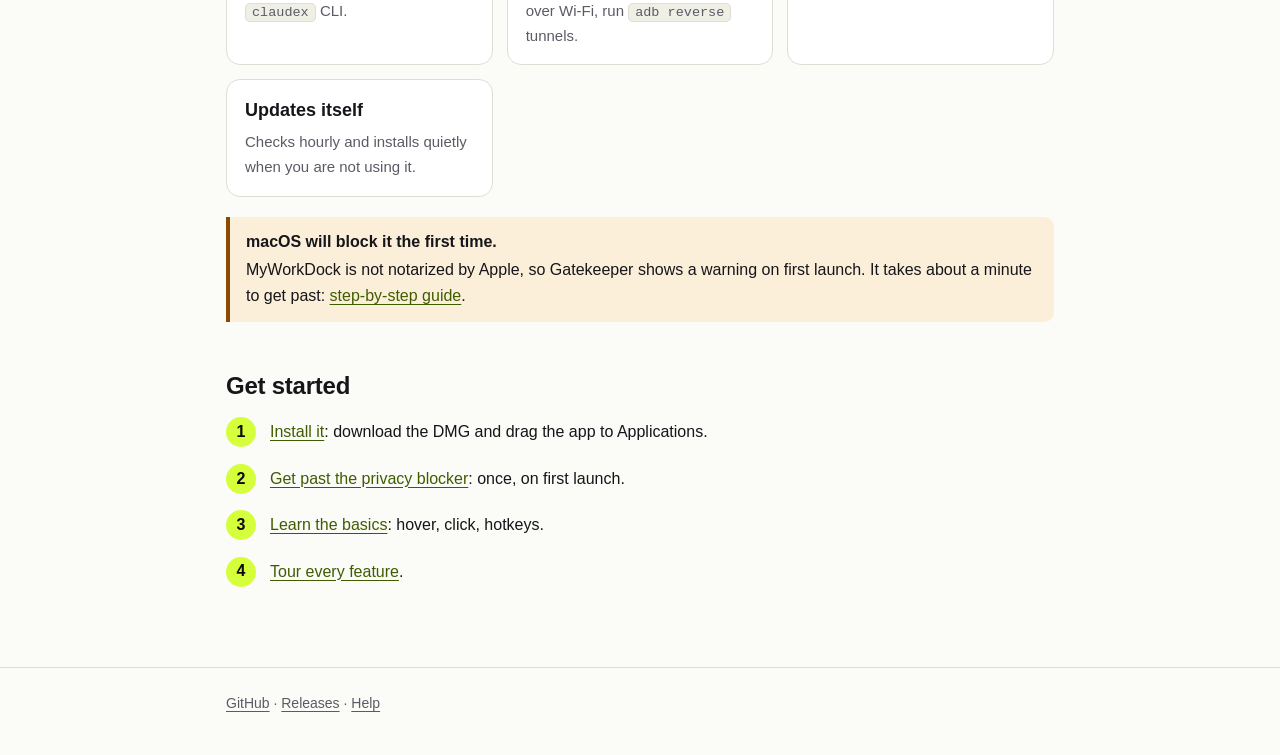
==== commit e6bdbdfc: "feat(claude): one Claude menu with Sessions, Agents and Tokens & cost Agents and Sessions were two m" ====
--- a/docs/index.html
+++ b/docs/index.html
@@ -50,7 +50,7 @@
     <div class="card"><h3>Clipboard</h3><p>Searchable text history with tags and pins. Password managers are never recorded.</p></div>
     <div class="card"><h3>My Calendar</h3><p>Your Google Calendar by month, week or day, with event details one click away. Read-only, for devxlabs.ai accounts.</p></div>
     <div class="card"><h3>Notes</h3><p>TODOs, plus saved Commands, Prompts and Links. Double-click any of them to copy.</p></div>
-    <div class="card"><h3>claudex</h3><p>Usage gauges and account switching for the optional <code>claudex</code> CLI, plus tokens and cost from Claude Code’s own transcripts (no CLI needed).</p></div>
+    <div class="card"><h3>claudex</h3><p>Usage gauges and account switching for the optional <code>claudex</code> CLI.</p></div>
     <div class="card"><h3>Emulator</h3><p>Start and stop iOS simulators and Android emulators, pair devices over Wi-Fi, run <code>adb reverse</code> tunnels.</p></div>
     <div class="card"><h3>Global hotkeys</h3><p>Jump straight to a tab from any app with <kbd>⌘</kbd> <kbd>⇧</kbd> plus a letter.</p></div>
     <div class="card"><h3>Updates itself</h3><p>Checks hourly and installs quietly when you are not using it.</p></div>
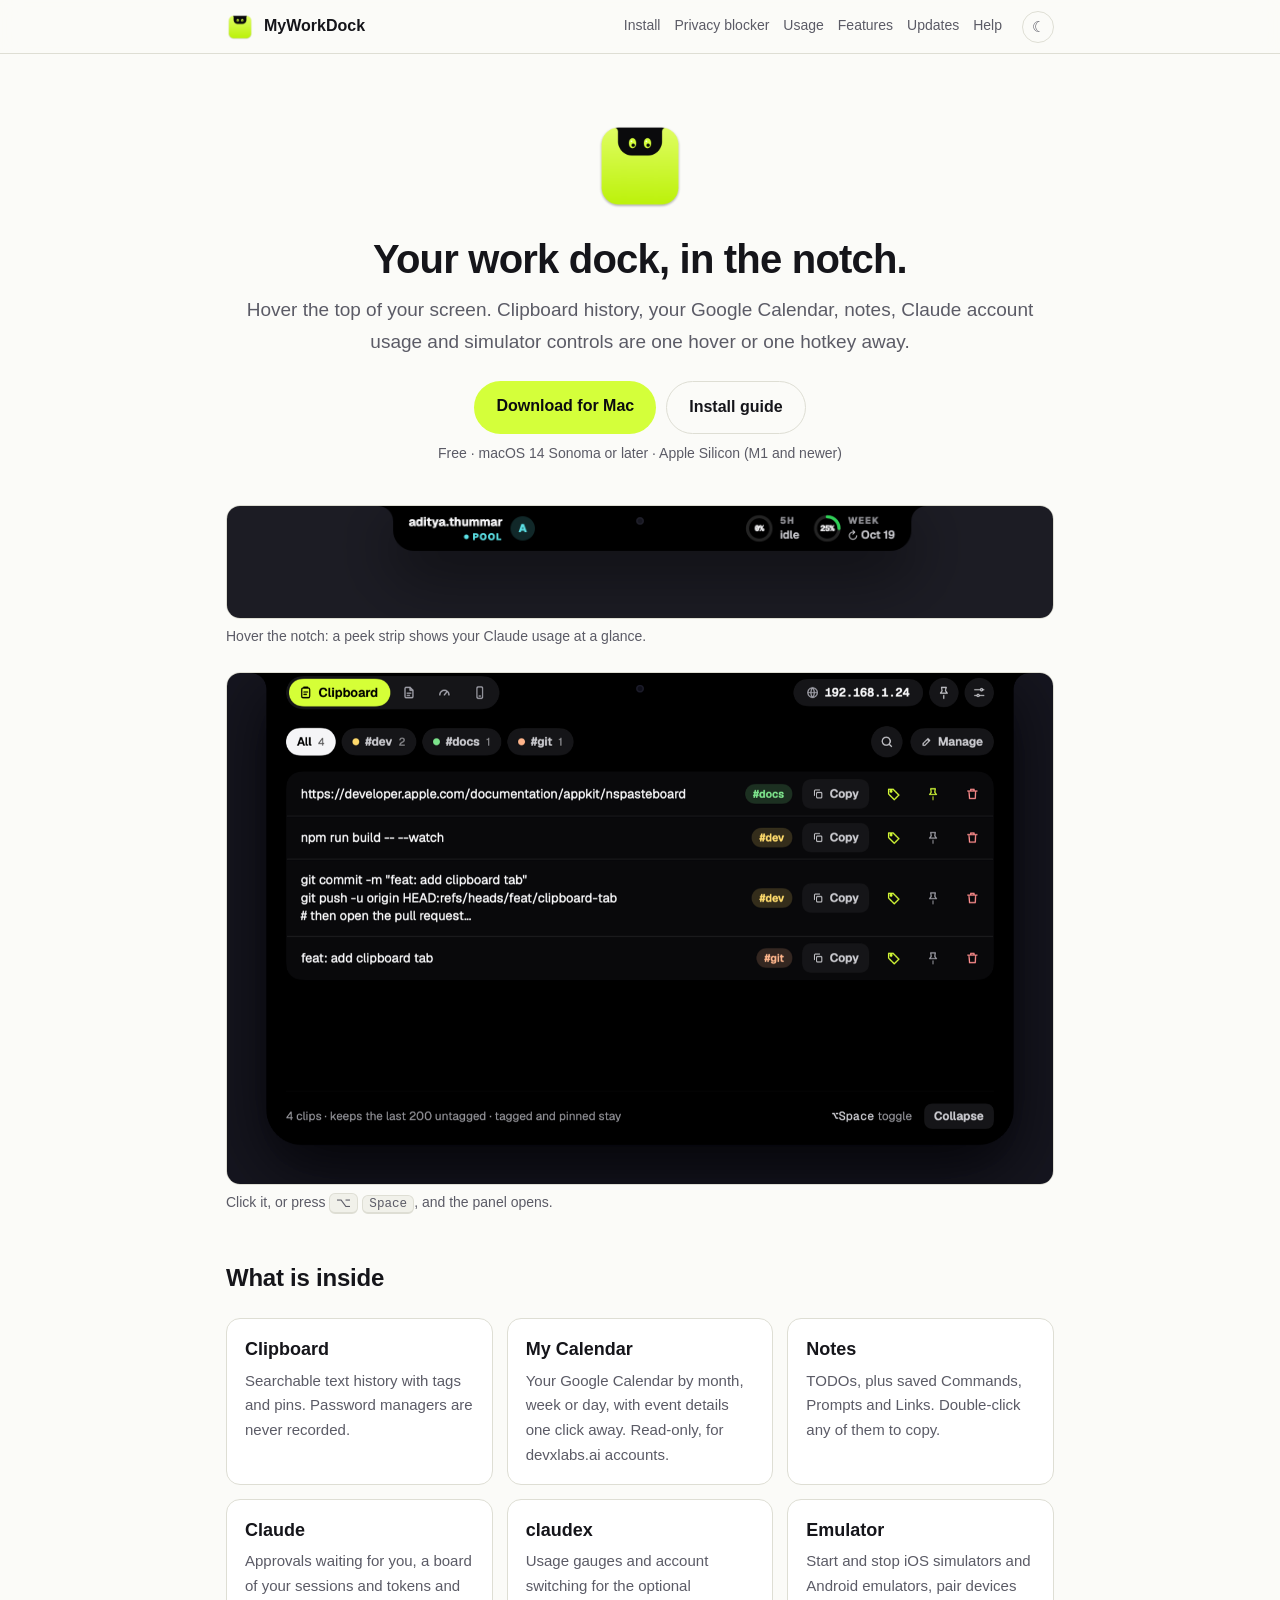
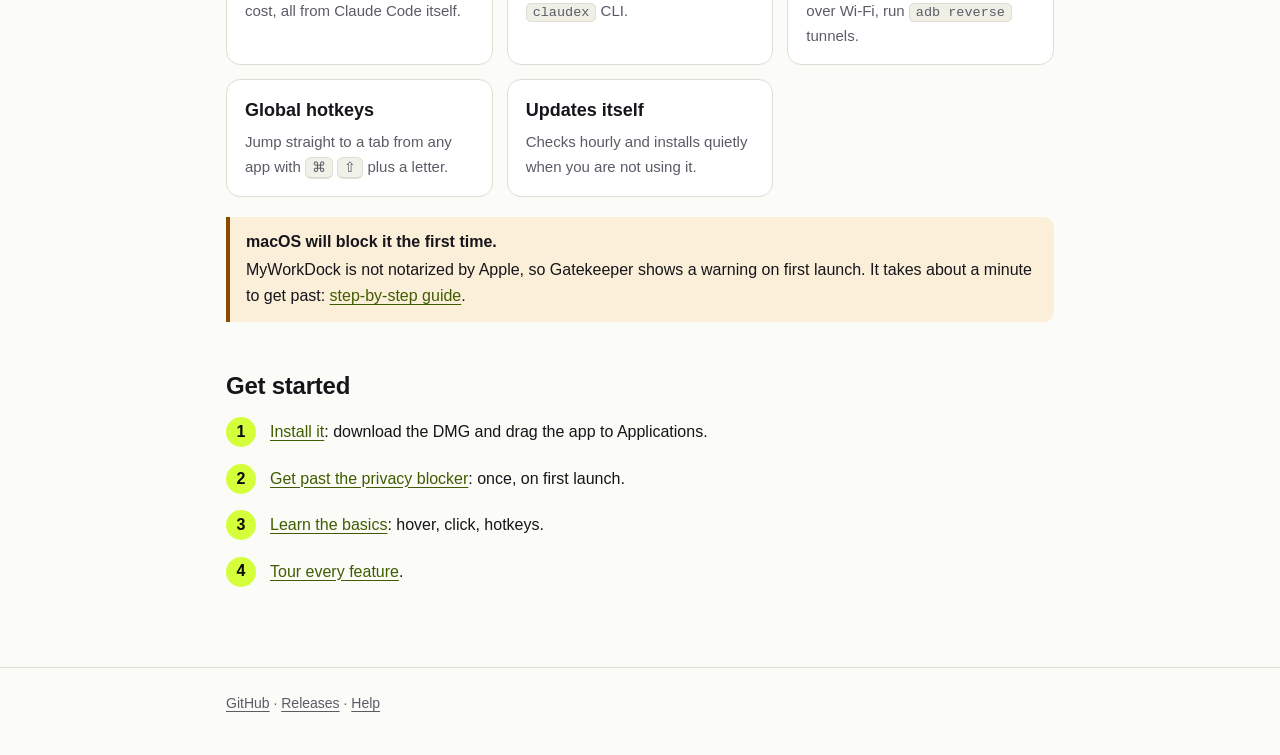
==== commit 6690fe5a: "feat(claude): one Claude menu for Agents, Sessions and Tokens & cost Agents and Sessions leave the m" ====
--- a/docs/index.html
+++ b/docs/index.html
@@ -50,6 +50,7 @@
     <div class="card"><h3>Clipboard</h3><p>Searchable text history with tags and pins. Password managers are never recorded.</p></div>
     <div class="card"><h3>My Calendar</h3><p>Your Google Calendar by month, week or day, with event details one click away. Read-only, for devxlabs.ai accounts.</p></div>
     <div class="card"><h3>Notes</h3><p>TODOs, plus saved Commands, Prompts and Links. Double-click any of them to copy.</p></div>
+    <div class="card"><h3>Claude</h3><p>Approvals waiting for you, a board of your sessions and tokens and cost, all from Claude Code itself.</p></div>
     <div class="card"><h3>claudex</h3><p>Usage gauges and account switching for the optional <code>claudex</code> CLI.</p></div>
     <div class="card"><h3>Emulator</h3><p>Start and stop iOS simulators and Android emulators, pair devices over Wi-Fi, run <code>adb reverse</code> tunnels.</p></div>
     <div class="card"><h3>Global hotkeys</h3><p>Jump straight to a tab from any app with <kbd>⌘</kbd> <kbd>⇧</kbd> plus a letter.</p></div>
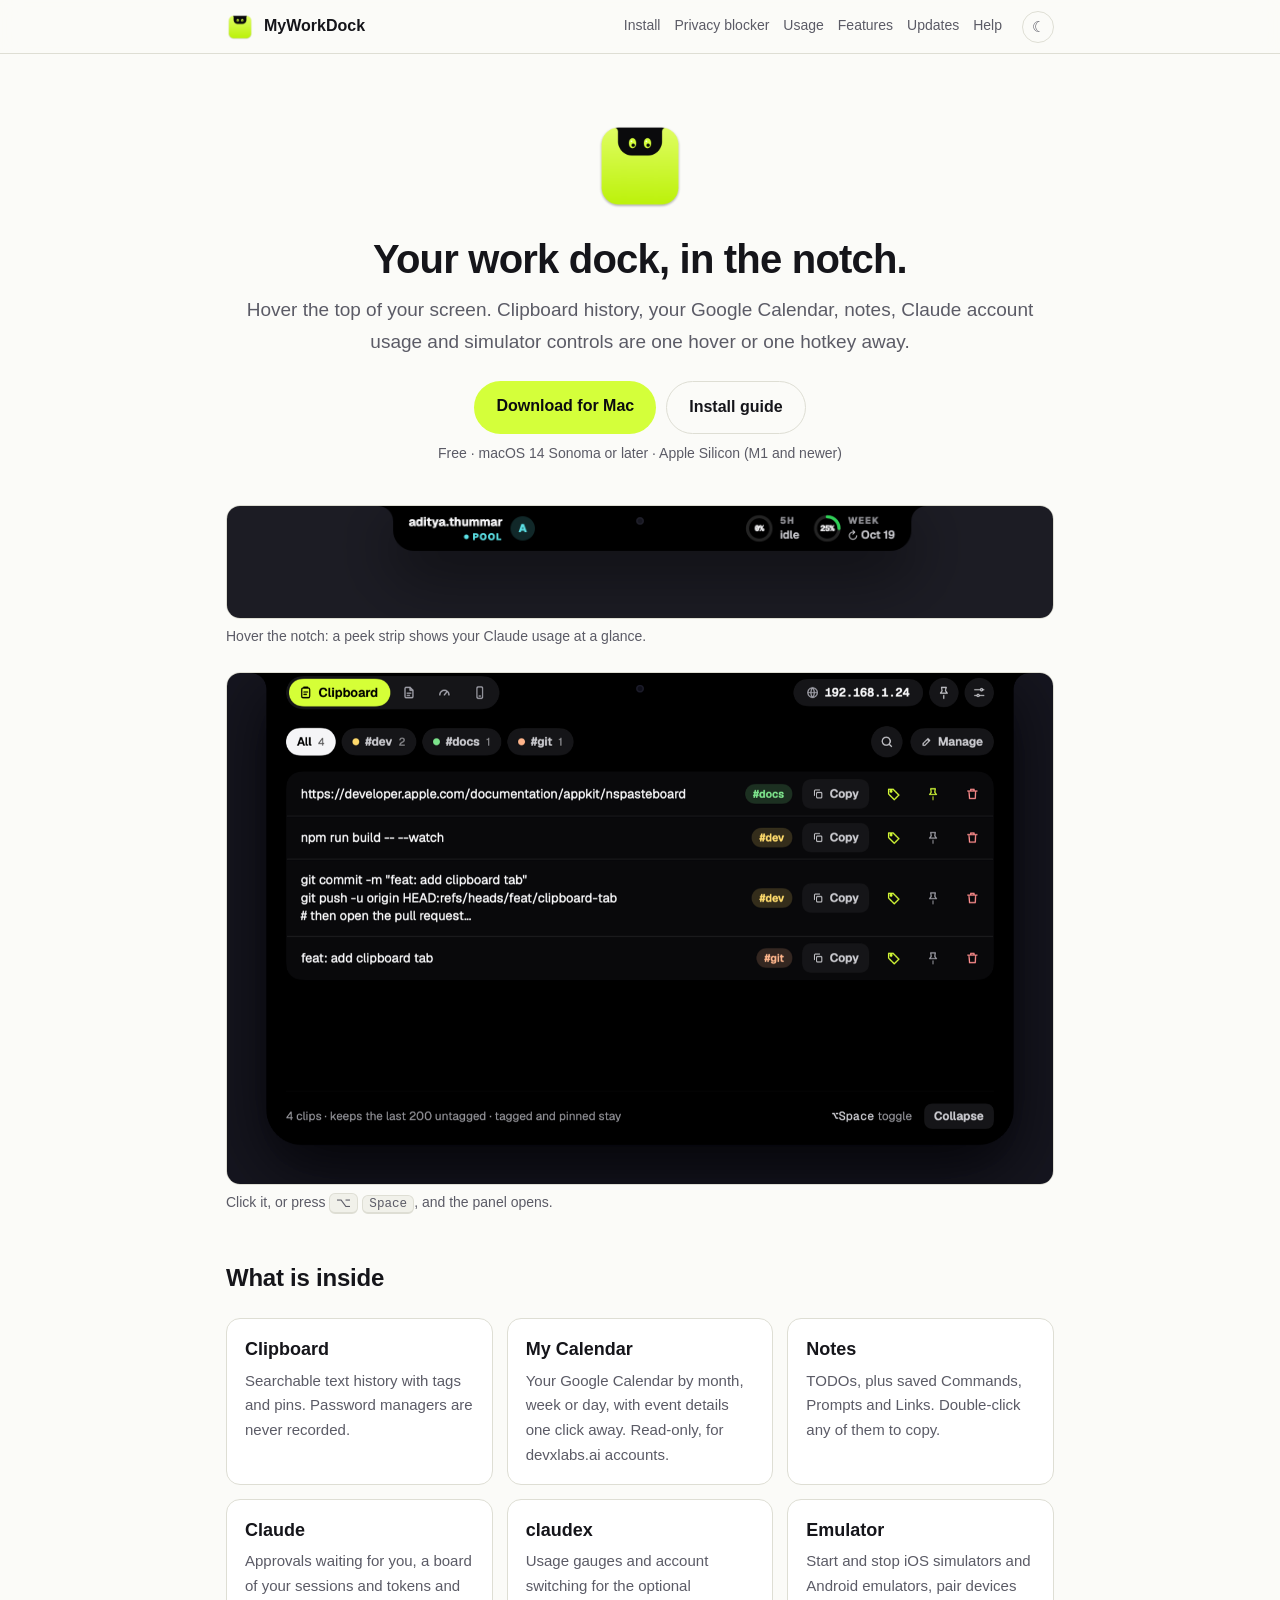
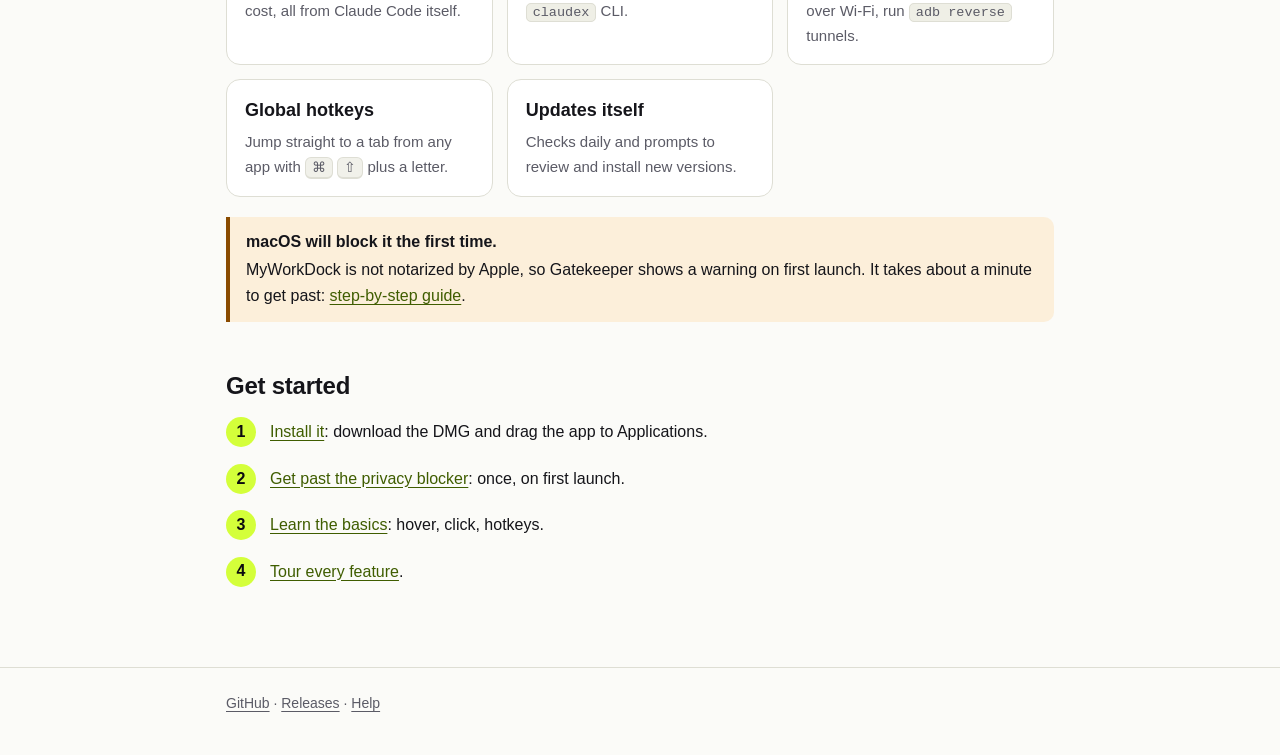
==== commit 388ffd91: "feat: daily update check switch and prompt before install - Change update check interval from hourly" ====
--- a/docs/index.html
+++ b/docs/index.html
@@ -54,7 +54,7 @@
     <div class="card"><h3>claudex</h3><p>Usage gauges and account switching for the optional <code>claudex</code> CLI.</p></div>
     <div class="card"><h3>Emulator</h3><p>Start and stop iOS simulators and Android emulators, pair devices over Wi-Fi, run <code>adb reverse</code> tunnels.</p></div>
     <div class="card"><h3>Global hotkeys</h3><p>Jump straight to a tab from any app with <kbd>⌘</kbd> <kbd>⇧</kbd> plus a letter.</p></div>
-    <div class="card"><h3>Updates itself</h3><p>Checks hourly and installs quietly when you are not using it.</p></div>
+    <div class="card"><h3>Updates itself</h3><p>Checks daily and prompts to review and install new versions.</p></div>
   </div>
 
   <div class="callout warn">
